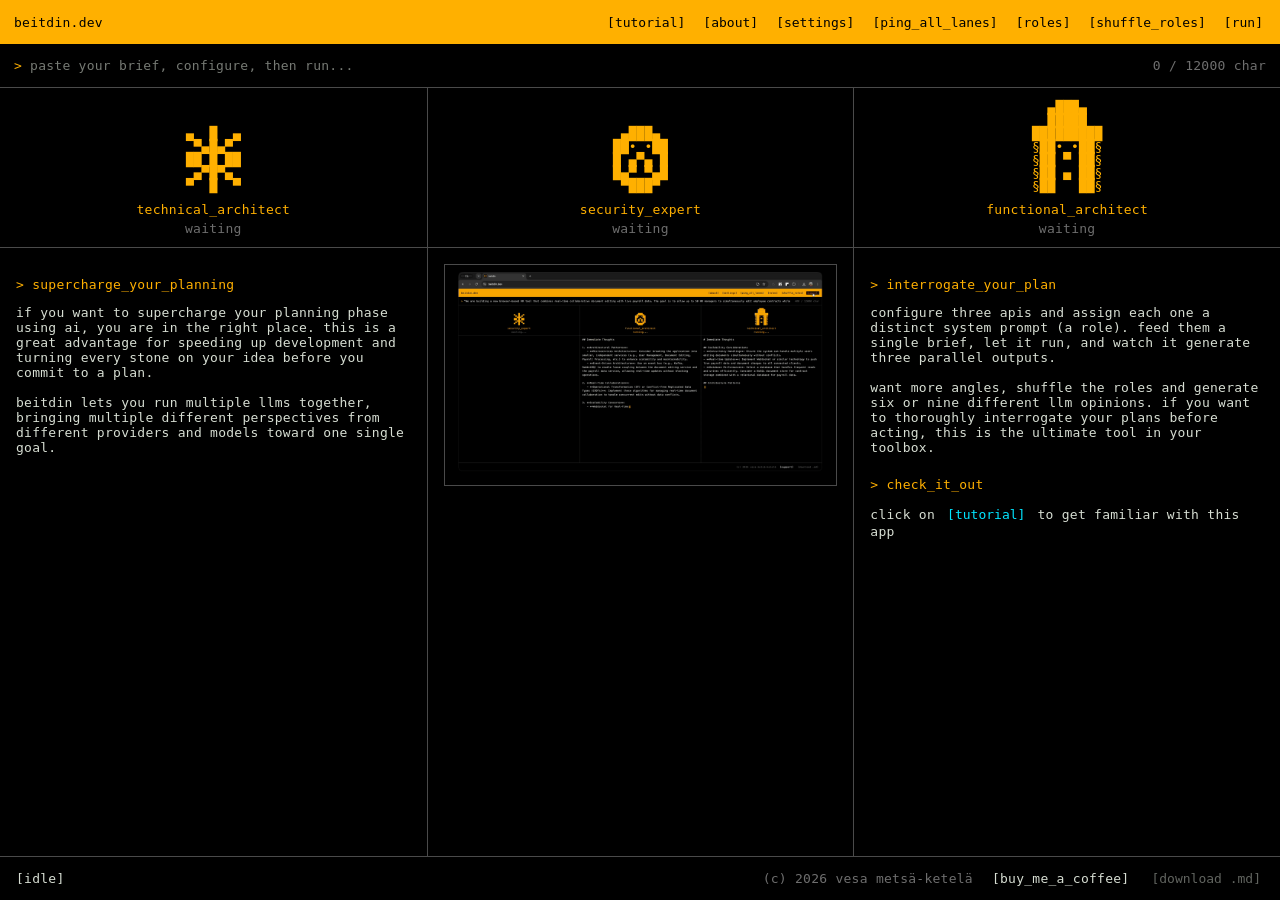
==== index.html @ 3c71b17c "Add interactive tutorial, transparent favicons, and logical role shift - Add interactive terminal br" ====
<!DOCTYPE html>
<html lang="en">
<head>
  <link rel="icon" type="image/svg+xml" href="icon.svg?v=3">
  <link rel="mask-icon" href="icon.svg?v=3" color="#ffb000">
  <link rel="icon" type="image/png" sizes="32x32" href="icon-32.png?v=3">
  <link rel="icon" type="image/png" sizes="16x16" href="icon-16.png?v=3">
  <link rel="icon" type="image/x-icon" href="favicon.ico?v=3">
  <link rel="apple-touch-icon" href="apple-touch-icon.png?v=3">
  <link rel="manifest" href="manifest.json">
  <meta name="theme-color" content="#0a0a0a">

  <meta charset="UTF-8">
  <meta name="viewport" content="width=device-width, initial-scale=1.0">
  <meta name="referrer" content="no-referrer">
  <meta http-equiv="Content-Security-Policy" content="default-src 'self'; script-src 'self'; style-src 'self' 'unsafe-inline'; connect-src https: http://localhost:* http://127.0.0.1:*; frame-src 'self' https://www.youtube.com; frame-ancestors 'none'; form-action 'none'">
  <title>beitdin.dev</title>
  <meta property="og:title" content="beitdin.dev: Supercharge your AI planning">
  <meta property="og:description" content="Run three LLMs concurrently with different system prompts. Turn every stone before you commit to a task.">
  <meta property="og:image" content="https://beitdin.dev/img/share-preview.png">
  <meta property="og:url" content="https://beitdin.dev">
  <meta name="twitter:card" content="summary_large_image">
  <link rel="stylesheet" href="css/tutorial.css">
  <style>
    :root {
      --bg: #000000;
      --amber: #ffb000;
      --amber-dim: #a06e00;
      --ink: #d7ded3;
      --frame: #4a4a4a;
      --frame-hi: #6e6e6e;
      --red: #ff5555;
      --cyan: #00e5ff;
      --cyan-dim: #008b99;
      --mono: ui-monospace, SFMono-Regular, "SF Mono", Menlo, Consolas, monospace;
      --bar-h: 44px;   /* titlebar, promptbox and footer share one height */
    }
    
    /* one font, one size, everywhere */
    * {
      font-family: var(--mono) !important;
      font-size: 13px !important;
      font-weight: 400 !important;
      font-style: normal !important;
      box-sizing: border-box;
    }
    
    html, body { height: 100%; margin: 0; }
    
    body {
      background: var(--bg);
      color: var(--ink);
      
      letter-spacing: .02em;
      display: flex;
      flex-direction: column;
      overflow: hidden;
      text-transform: lowercase;
    }
    
    ::selection { background: var(--amber); color: #000; }

    /* Titlebar */
    header.titlebar {
      flex: none;
      display: flex;
      align-items: center;
      gap: 12px;
      background: var(--amber);
      color: #000;
      padding: 0 14px;
      height: var(--bar-h);
      letter-spacing: .02em;
    }
    
    header.titlebar h1 {
      margin: 0;
      letter-spacing: .02em;
    }

    .controls {
      margin-left: auto;
      display: flex;
      align-items: center;
      gap: 12px;
    }
    
    button {
      background: none;
      border: 0;
      padding: 1px 3px;
      
      color: var(--ink);
      cursor: pointer;
      text-transform: lowercase;
    }
    button::before, a.btn::before { content: "["; }
    button::after, a.btn::after { content: "]"; }
    button:hover:not(:disabled), a.btn:hover { background: #000; color: var(--amber); }
    button:disabled { opacity: .45; cursor: default; }
    #btnDownload:not(:disabled) { color: #ffffff; }

    /* The credit line. Deliberately not a .btn: it is not a command, so it gets
       no brackets. Lowercase like the rest of the app. */
    a.credit {
      color: var(--frame-hi);
      text-decoration: none;
      white-space: nowrap;
    }
    a.credit:hover { color: var(--amber); }

    /* An outbound link that reads as one of the app's buttons. */
    a.btn {
      background: none;
      border: 0;
      padding: 1px 3px;
      color: var(--ink);
      cursor: pointer;
      text-transform: lowercase;
      text-decoration: none;
    }

    .titlebar button { color: #000; }
    .titlebar button:hover:not(:disabled) { background: #000; color: var(--amber); }

    /* Promptbox */
    .promptbox {
      flex: none;
      display: grid;
      /* Input takes the room, everything after it sits hard right. A trailing
         1fr column used to push the char counter into the middle. */
      grid-template-columns: 1fr auto;
      align-items: center;
      /* Settings and roles modes put a third visible child in a two column
         grid, which wrapped to a second row and pushed everything above the
         bar's centre line. Pin them all to row one. */
      grid-auto-flow: column;
      gap: 16px;
      padding: 0 14px;
      border-bottom: 1px solid var(--frame);
      height: var(--bar-h);
    }
    .prompt-input-area {
      display: flex;
      gap: 8px;
      align-items: center; /* Center aligns the text and input vertically */
    }
    .caret { color: var(--amber); flex: none;  }
    .promptbox input {
      flex: 1;
      min-width: 0;
      background: transparent;
      border: 0;
      color: var(--ink);
      
      letter-spacing: inherit;
      padding: 0;
      margin: 0;
      caret-color: var(--amber);
      text-transform: none; 
      outline: none;
    }
    .promptbox input::placeholder { color: var(--ink); opacity: .55; text-transform: lowercase; }
    
    .brief-footer {
      display: flex;
      justify-content: flex-end;
      color: var(--frame-hi);
    }

    /* Lanes */
    .lanes-wrap {
      flex: 1 1 auto;
      min-height: 0;
      position: relative;
    }
    .lanes {
      display: grid;
      grid-template-columns: repeat(3, minmax(0, 1fr));
      height: 100%;
    }
    .lane {
      display: flex;
      flex-direction: column;
      min-height: 0;
      min-width: 0;
    }
    .lane + .lane { border-left: 1px solid var(--frame); }
    
    .lane-head {
      display: flex;
      flex-direction: column;
      align-items: center;
      justify-content: flex-end;
      padding: 12px 10px 11px;
      flex: none;
      border-bottom: 1px solid var(--frame);
      height: 160px;
    }

    /* ASCII lane marks.
       Block marks are 9 characters wide on every line: line-height must be 1
       and letter-spacing 0, or the columns drift apart. */
    .logo {
      margin: 0 0 10px 0;
      color: var(--amber);
      line-height: 1;
      letter-spacing: 0;
      white-space: pre;
      user-select: none;
      font-variant-ligatures: none;
    }
    
    .role-title {
      color: var(--amber);
      margin-bottom: 4px;
      text-align: center;
    }

    .lane-status {
      color: var(--frame-hi);
    }

    .term {
      flex: 1;
      overflow-y: auto;
      padding: 11px 13px 18px;
      line-height: 1.6;
      color: var(--ink);
      white-space: pre-wrap;
      word-break: break-word;
      scrollbar-width: thin;
      text-transform: none;
    }
    .term::-webkit-scrollbar { width: 8px; }
    .term::-webkit-scrollbar-thumb { background: var(--frame); }

    .streaming-cursor::after {
      content: "█";
      color: var(--amber);
      animation: blink 0.9s steps(2, start) infinite;
      margin-left: 4px;
    }
    @keyframes blink { 50% { opacity: 0.15; } }

    /* Footer */
    .result-foot {
      flex: none;
      display: flex;
      align-items: center;
      gap: 12px;
      padding: 0 16px;
      height: var(--bar-h);
      border-top: 1px solid var(--frame);
      background: var(--bg);
    }
    .verdict { color: var(--ink); letter-spacing: .02em; }
    .verdict::before { content: "["; }
    .verdict::after { content: "]"; }
    
    .right { margin-left: auto; display: flex; align-items: center; gap: 10px; }

    /* Full Page Overlays (for Roles / About) */
    .page-bg {
      display: none;
      position: fixed;
      inset: 0;
      background: rgba(0,0,0,.92);
      z-index: 50;
      overflow-y: auto;
      padding: 28px 32px 40px;
      scrollbar-width: thin;
    }
    .page-bg::-webkit-scrollbar { width: 8px; }
    .page-bg::-webkit-scrollbar-thumb { background: var(--frame); }
    .page-bg.open { display: block; }
    
    .page-close {
      position: absolute;
      top: 10px;
      right: 16px;
      background: none;
      border: 0;
      color: var(--ink);
      
      cursor: pointer;
      padding: 2px 6px;
    }
    .page-close:hover { color: var(--amber); background: none; }
    
    .page p { color: var(--ink); margin: 0 0 10px; line-height: 1.7; text-transform: none; }
    
    .page .sep { border-top: 1px solid var(--frame); margin: 16px 0; }
    
    .board-pick { cursor: pointer; color: var(--ink); margin-bottom: 6px; }
    .board-pick::before { content: "  "; white-space: pre; }
    .board-pick:hover::before { content: "> "; color: var(--amber); }
    .board-pick.active::before { content: "> "; color: var(--amber); }
    .board-pick.active { color: var(--amber); }
    
    

    .page-bg input, .lane-settings input, .page-bg select, .lane-settings select {
      display: block; width: 100%;
      background: transparent;
      border: 0;
      border-bottom: 1px solid var(--frame);
      color: var(--amber);
      padding: 4px 0;
      caret-color: var(--amber);
      text-transform: lowercase;
    }
    .page-bg input, .lane-settings input:focus, .page-bg select, .lane-settings select:focus {
      outline: none;
      border-bottom-color: var(--amber);
    }
    .page-bg input, .lane-settings input[type="password"] { text-transform: none; }

  
    
  
    .term-select {
      position: relative;
      width: 100%;
      cursor: pointer;
      color: var(--amber);
      border-bottom: 1px solid var(--frame);
      padding: 4px 0;
      user-select: none;
      margin-bottom: 16px;
    }
    .term-select-current {
      display: flex;
      justify-content: space-between;
      white-space: nowrap;
      overflow: hidden;
      text-overflow: ellipsis;
    }
    .term-select-current::after {
      content: '[+]';
      color: var(--frame);
    }
    .term-select.open .term-select-current::after {
      content: '[-]';
      color: var(--amber);
    }
    .term-options {
      display: none;
      flex-direction: column;
      position: absolute;
      top: 100%;
      left: 0;
      width: 100%;
      z-index: 1000;
      background: var(--bg);
      border: 1px dashed var(--frame);
      margin-top: 4px;
      max-height: 200px;
      overflow-y: auto;
    }
    .term-select.open .term-options {
      display: flex;
    }
    .term-option {
      padding: 4px 8px;
      color: var(--amber-dim);
      white-space: nowrap;
    }
    .term-option.selected {
      color: var(--amber);
    }
    .term-option:hover, .term-option.selected:hover {
      background: var(--amber);
      color: var(--bg);
    }
    .term-option.selected::before {
      content: '> ';
    }

  
    @keyframes term-blink {
      0%, 49% { opacity: 1; }
      50%, 100% { opacity: 0; }
    }
    .blinking {
      animation: term-blink 1s infinite;
    }

    #mobile-warning {
      display: none;
      position: fixed;
      top: 0; left: 0; width: 100vw; height: 100vh;
      background: var(--bg);
      color: var(--amber);
      z-index: 9999;
      padding: 32px;
      font-size: 13px;
      box-sizing: border-box;
    }
    
    @media (max-width: 999px) {
      body > *:not(#mobile-warning) {
        display: none !important;
      }
      #mobile-warning {
        display: flex;
        flex-direction: column;
        justify-content: center;
        align-items: center;
      }
    }
  </style>
</head>
<body>

  <div id="mobile-warning">
    <div style="text-align: left; max-width: 600px; width: 100%;">
      <p style="color: var(--red);">> FATAL ERROR: DISPLAY WIDTH TOO SMALL</p>
      <p style="color: var(--amber); margin-top: 16px;">beitdin requires a minimum viewport width of 1000px to render the concurrent 3-lane execution environment.</p>
      <p style="color: var(--amber); margin-top: 16px;">please use a desktop browser or expand your window.</p>
    </div>
  </div>


  <header class="titlebar">
    <h1 id="homeLogo" style="cursor: pointer;">beitdin.dev</h1>
    
    <div class="controls">
      <button id="btnMain" style="display: none; color: var(--amber);">close_main</button>
      <button id="btnTutorial">tutorial</button>
      <button id="btnAbout">about</button>
      <button id="btnSettings">settings</button>
      <button id="btnPingAll">ping_all_lanes</button>
      <button id="btnRoles">roles</button>
      <button id="btnShuffleRoles">shuffle_roles</button>
      <button id="btnCancel" style="display:none; color: var(--red);">cancel</button>
      <button id="btnRun">run</button>
    </div>
  </header>


  
  <div class="promptbox">
    <div class="prompt-input-area" id="promptArea">
      <span class="caret">></span>
      <input id="briefInput" maxlength="12000" placeholder="paste your brief, configure, then run..." autocomplete="off">
    </div>
      

    <div id="settingsTopBar" style="display: none; align-items: center; gap: 16px;">
      <span style="color: var(--frame-hi);">keys are held for this tab only and never written to disk.</span>
      <button id="btnClearKeys" style="background: transparent; border: none; color: var(--red); cursor: pointer; font: inherit;">clear_keys</button>
    </div>

    <div id="rolesTopBar" style="display: none; align-items: center; gap: 24px; ">
      <div style="display: flex; align-items: center; gap: 8px; width: 250px;">
        <label style="color:var(--amber);">> board:</label>
        <div class="term-select" id="board-select-wrapper" style="text-align: left; flex: 1; margin-bottom: 0;">
          <div class="term-select-current" id="board-select-current"></div>
          <div class="term-options" id="board-options"></div>
        </div>
      </div>
      <div id="boardControls" style="display: flex; gap: 16px; align-items: center;">
        <button id="btnNewBoard" style="background: transparent; border: none; color: var(--amber); cursor: pointer; font: inherit;">new</button>
        <button id="btnDownloadBoard" style="background: transparent; border: none; color: var(--amber); cursor: pointer; font: inherit;">export</button>
        <button id="btnUploadBoard" style="background: transparent; border: none; color: var(--amber); cursor: pointer; font: inherit;">import</button>
        <button id="btnDeleteBoard" style="background: transparent; border: none; color: var(--red); cursor: pointer; font: inherit; display: none;">delete</button>
        <input type="file" id="uploadBoardInput" accept=".json" style="display: none;">
      </div>

      <!-- Naming a new board happens inline, in the terminal style. -->
      <div id="newBoardRow" style="display: none; align-items: center; gap: 12px; flex: 1;">
        <label style="color:var(--amber); white-space: nowrap;">&gt; board_name:</label>
        <input type="text" id="nbName" placeholder="my_board" autocomplete="off" maxlength="60"
               style="flex: 1; min-width: 0; max-width: 260px; background: transparent; border: 0; border-bottom: 1px solid var(--frame); color: var(--amber); font: inherit; padding: 2px 0; outline: none; text-transform: none;">
        <button id="nbCreate" style="background: transparent; border: none; color: var(--amber); cursor: pointer; font: inherit;">create</button>
        <button id="nbCancel" style="background: transparent; border: none; color: var(--ink); cursor: pointer; font: inherit;">cancel</button>
        <span id="nbError" style="color: var(--red);"></span>
      </div>
    </div>
    <div class="brief-footer" id="promptFooter" style="margin-top: 0; flex-shrink: 0;">
      <span id="charCount">0 / 12000 char</span>
    </div>
  </div>

  <main class="lanes-wrap">
    <div class="lanes">
      <!-- Slot 1 -->
      <div class="lane" id="lane-0">
        <div class="lane-head">
          <div class="logo" id="logo-0"></div>
          <div class="role-title" id="role-0">role_1</div>
          <div class="lane-status" id="status-0">waiting</div>
        </div>
        <div class="lane-main" id="main-0" style="padding: 16px; overflow-y: auto; flex: 1; color: var(--ink);">
          <p style="color: var(--amber);">> supercharge_your_planning</p>
          <p>if you want to supercharge your planning phase using ai, you are in the right place. this is a great advantage for speeding up development and turning every stone on your idea before you commit to a plan.<br><br>beitdin lets you run multiple llms together, bringing multiple different perspectives from different providers and models toward one single goal.</p>
        </div>
        <div class="term" id="content-0" style="display: none;"></div>
        <div class="lane-settings" id="settings-0" style="display: none; padding: 16px; overflow-y: auto; flex: 1;"></div>
        <div class="lane-roles" id="roles-0" style="display: none; padding: 16px; overflow-y: auto; flex: 1;"><div style="margin-bottom: 16px;"><label style="display:block; color:var(--amber); margin-bottom:4px;">> lane_1_title:</label><input type="text" id="role-title-0" style="width: 100%; background: transparent; border: 0; border-bottom: 1px solid var(--frame); color: var(--amber); font: inherit; padding: 4px 0; outline: none;"></div><div style="margin-bottom: 16px;"><div style="display: flex; justify-content: space-between; margin-bottom: 4px;"><label style="color:var(--amber);">> system_prompt:</label><span id="role-focus-count-0" style="color:var(--frame-hi);">0 / 4000</span></div><textarea id="role-focus-0" maxlength="4000" style="width: 100%; background: transparent; border: 1px dashed var(--frame); color: var(--amber); font: inherit; padding: 8px; outline: none; min-height: 200px; resize: vertical;"></textarea></div></div>
        <div class="lane-about" id="about-0" style="display: none; padding: 16px; overflow-y: auto; flex: 1; color: var(--ink);">
          <p style="color: var(--amber);">> what_is_this</p>
          <p>three specialists read your brief at the same time and hand you one document with all three outputs.<br><br>each lane holds a model <span style="color: var(--amber);">and a role</span>: a title and a system prompt. the same brief reaches lane one as a technical architect and lane two as a security expert, so the answers diverge because the framing differs, not because you asked three different things.<br><br><span style="color: var(--amber);">this is not a model comparison tool, but you can use it like that too if you want.</span> it is not asking which model wrote the better answer to one question. the lanes ask different questions of the same brief.<br><br>every lane is configured on its own, so you can put openai beside gemini beside a local ollama.<br><br>shuffle_roles deals the roles out to different lanes. run the same brief again and the security role lands on a model that did not hold it last time. every run appends to the same markdown document, so the angles stack up in one file that you can hand onward.<br><br>bring your own key. there is no server, no account and no queue: the page is static and your browser talks straight to whichever api you point it at.</p>

          <p style="color: var(--amber); margin-top: 22px;">> architecture_and_data</p>
          <p><span style="color: var(--amber);">no backend:</span> the app is a fully static html/js page. your brief, data, and api keys go directly from your browser to your chosen ai provider. data never routes through beitdin's servers.<br><br><span style="color: var(--amber);">keys are not saved to disk:</span> api keys are stored only in the browser's session storage. they disappear completely as soon as you close the tab. they are never written to your hard drive or sent anywhere else.</p>
        </div>
      </div>
      
      <!-- Slot 2 -->
      <div class="lane" id="lane-1">
        <div class="lane-head">
          <div class="logo" id="logo-1"></div>
          <div class="role-title" id="role-1">role_2</div>
          <div class="lane-status" id="status-1">waiting</div>
        </div>
        <div class="lane-main" id="main-1" style="padding: 16px; overflow-y: auto; flex: 1; color: var(--ink);">
          <img src="img/beitdin-GIF-V1-Home.gif" alt="beitdin demo" style="width: 100%; border: 1px solid var(--frame); display: block;">
        </div>
        <div class="term" id="content-1" style="display: none;"></div>
        <div class="lane-settings" id="settings-1" style="display: none; padding: 16px; overflow-y: auto; flex: 1;"></div>
        <div class="lane-roles" id="roles-1" style="display: none; padding: 16px; overflow-y: auto; flex: 1;"><div style="margin-bottom: 16px;"><label style="display:block; color:var(--amber); margin-bottom:4px;">> lane_2_title:</label><input type="text" id="role-title-1" style="width: 100%; background: transparent; border: 0; border-bottom: 1px solid var(--frame); color: var(--amber); font: inherit; padding: 4px 0; outline: none;"></div><div style="margin-bottom: 16px;"><div style="display: flex; justify-content: space-between; margin-bottom: 4px;"><label style="color:var(--amber);">> system_prompt:</label><span id="role-focus-count-1" style="color:var(--frame-hi);">0 / 4000</span></div><textarea id="role-focus-1" maxlength="4000" style="width: 100%; background: transparent; border: 1px dashed var(--frame); color: var(--amber); font: inherit; padding: 8px; outline: none; min-height: 200px; resize: vertical;"></textarea></div></div>
        <div class="lane-about" id="about-1" style="display: none; padding: 16px; overflow-y: auto; flex: 1; color: var(--ink);">
          <p style="color: var(--amber);">> why_it_exists</p>
          <p>built for getting multi-angle responses from different models and role combinations.<br><br>built to replace the copy-paste round trip: three tabs open, the same brief pasted three times, three answers stitched together by hand afterwards.<br><br>the useful part is not that three models answer. it is that they answer as different specialists, so the output stacks into something you can hand onward rather than three versions of the same paragraph.<br><br>currently this supports running 3 apis at once, but try also shuffle roles when you have run once and get more perspectives.<br><br>all runs will be stored in this session in the download .md file located in the bottom right corner.</p>

          <p style="color: var(--amber); margin-top: 22px;">> privacy_and_safety</p>
          <p><span style="color: var(--amber);">zero tracking:</span> the app has no analytics, cookies, third-party scripts, or telemetry. no one is monitoring what you write.<br><br><span style="color: var(--amber);">no xss risk:</span> ai-generated responses are injected using the textcontent method instead of innerhtml, meaning the ai cannot accidentally inject executable code into the page.<br><br><span style="color: var(--amber);">strict csp:</span> the page enforces a strict content security policy (script-src 'self'), blocking any external scripts from loading.</p>
        </div>
      </div>
      
      <!-- Slot 3 -->
      <div class="lane" id="lane-2">
        <div class="lane-head">
          <div class="logo" id="logo-2"></div>
          <div class="role-title" id="role-2">role_3</div>
          <div class="lane-status" id="status-2">waiting</div>
        </div>
        <div class="lane-main" id="main-2" style="padding: 16px; overflow-y: auto; flex: 1; color: var(--ink);">
          <p style="color: var(--amber);">> interrogate_your_plan</p>
          <p>configure three apis and assign each one a distinct system prompt (a role). feed them a single brief, let it run, and watch it generate three parallel outputs.<br><br>want more angles, shuffle the roles and generate six or nine different llm opinions. if you want to thoroughly interrogate your plans before acting, this is the ultimate tool in your toolbox.</p>
          <p style="color: var(--amber); margin-top: 22px;">> check_it_out</p>
          <p>click on <button id="btnLaneTutorial" class="tutorial-action-btn">tutorial</button> to get familiar with this app</p>
        </div>
        <div class="term" id="content-2" style="display: none;"></div>
        <div class="lane-settings" id="settings-2" style="display: none; padding: 16px; overflow-y: auto; flex: 1;"></div>
        <div class="lane-roles" id="roles-2" style="display: none; padding: 16px; overflow-y: auto; flex: 1;"><div style="margin-bottom: 16px;"><label style="display:block; color:var(--amber); margin-bottom:4px;">> lane_3_title:</label><input type="text" id="role-title-2" style="width: 100%; background: transparent; border: 0; border-bottom: 1px solid var(--frame); color: var(--amber); font: inherit; padding: 4px 0; outline: none;"></div><div style="margin-bottom: 16px;"><div style="display: flex; justify-content: space-between; margin-bottom: 4px;"><label style="color:var(--amber);">> system_prompt:</label><span id="role-focus-count-2" style="color:var(--frame-hi);">0 / 4000</span></div><textarea id="role-focus-2" maxlength="4000" style="width: 100%; background: transparent; border: 1px dashed var(--frame); color: var(--amber); font: inherit; padding: 8px; outline: none; min-height: 200px; resize: vertical;"></textarea></div></div>
        <div class="lane-about" id="about-2" style="display: none; padding: 16px; overflow-y: auto; flex: 1; color: var(--ink);">
          <p style="color: var(--amber);">> user_responsibility</p>
          <p><span style="color: var(--amber);">keys in memory:</span> as long as the tab is open, your api keys live in the browser's memory in plain text. a malicious browser extension reading page data could theoretically capture them.<br><br><span style="color: var(--amber);">endpoint responsibility:</span> since you configure the target url, you are responsible for knowing where your keys are sent.</p>
          
          <p style="color: var(--amber); margin-top: 22px;">> summary_and_recommendation</p>
          <p>beitdin is inherently more secure than most ai wrappers or saas platforms because it removes the middleman. you communicate directly with the ai's api.<br><br><span style="color: var(--amber);">recommendation:</span> highly recommended. to eliminate all risk, generate dedicated api keys for this app in your provider's dashboard and set a strict monthly spending limit.</p>

          <p style="color: var(--amber); margin-top: 22px;">> disclaimer</p>
          <p>this tool is provided "as is", without warranty of any kind. the author takes no responsibility for any misuse, data leaks, api costs, or any other consequences resulting from the use of this software. use at your own risk.</p>
        </div>
      </div>
    </div>
    
    <!-- Roles Full Page Overlay -->
    
  </main>

  <footer class="result-foot">
    <span class="verdict" id="globalStatus">idle</span>
    <div class="right" style="display: flex; gap: 16px;">
      <button id="btnClearRuns" disabled style="display: none; color: var(--red);">clear_runs</button>
      <a class="credit" href="https://soundisspirit.com/index.php" target="_blank" rel="noopener noreferrer">(c) <span id="creditYear">2026</span> vesa metsä-ketelä</a>
      <a id="btnBuyMeACoffee" class="btn" href="https://www.buymeacoffee.com/soundisspirit" target="_blank" rel="noopener noreferrer">buy_me_a_coffee</a>
      <button id="btnDownload" disabled>download .md</button>
    </div>
  </footer>

  

  <!-- About Dialog -->
  

  <script type="module" src="js/main.js"></script>
</body>
</html>
---- css/tutorial.css ----
/* beitdin - Interactive Tutorial Styles */

:root {
  --z-app: 1;
  --z-tutorial-backdrop: 40;
  --z-tutorial-target: 41;
  --z-tutorial-hud: 42;
}

/* Semi-transparent backdrop to guide focus without blocking clicks */
.tutorial-backdrop {
  position: fixed;
  inset: 0;
  background: rgba(0, 0, 0, 0.45);
  pointer-events: none;
  z-index: var(--z-tutorial-backdrop);
  opacity: 0;
  transition: opacity 0.2s ease-in-out;
}

.tutorial-backdrop.active {
  opacity: 1;
}

/* Highlight for target UI element */
.tutorial-highlight {
  position: relative !important;
  z-index: var(--z-tutorial-target) !important;
  outline: 2px dashed var(--cyan, #00e5ff) !important;
  outline-offset: 3px !important;
  animation: tutorial-pulse 1.2s steps(2, end) infinite;
  opacity: 1 !important;
}

#btnDownload.tutorial-highlight,
.tutorial-highlight#btnDownload {
  color: #ffffff !important;
  opacity: 1 !important;
}

@keyframes tutorial-pulse {
  0%, 100% { outline-color: var(--cyan, #00e5ff); }
  50% { outline-color: transparent; }
}

@media (prefers-reduced-motion: reduce) {
  .tutorial-highlight {
    animation: none;
    outline-style: solid !important;
  }
}

/* Floating Terminal Brutalist HUD */
#tutorialHud {
  position: fixed;
  bottom: calc(var(--bar-h) + 16px);
  right: 20px;
  width: 440px;
  max-width: calc(100vw - 40px);
  background: #0d0d0d;
  border: 1px solid var(--cyan);
  color: var(--ink);
  z-index: var(--z-tutorial-hud);
  box-shadow: 0 8px 32px rgba(0, 0, 0, 0.85), 0 0 16px rgba(0, 229, 255, 0.2);
  font-family: var(--mono);
  font-size: 13px;
  display: flex;
  flex-direction: column;
  overflow: hidden;
  user-select: text;
}

/* HUD Top Header Bar */
.tutorial-hud-header {
  background: var(--cyan);
  color: #000;
  padding: 6px 10px;
  display: flex;
  align-items: center;
  justify-content: space-between;
  font-weight: 700;
  letter-spacing: 0.02em;
}

.tutorial-hud-title {
  display: flex;
  align-items: center;
  gap: 8px;
  font-size: 12px;
}

.tutorial-hud-counter {
  font-weight: 700;
  font-size: 12px;
}

.tutorial-hud-close {
  background: none;
  border: 0;
  color: #000;
  cursor: pointer;
  padding: 0 4px;
  font-weight: 700;
}

.tutorial-hud-close::before { content: "["; }
.tutorial-hud-close::after { content: "]"; }
.tutorial-hud-close:hover {
  background: #000;
  color: var(--cyan);
}

/* HUD Body Area */
.tutorial-hud-body {
  padding: 14px 16px;
  display: flex;
  flex-direction: column;
  gap: 10px;
  line-height: 1.6;
  max-height: 55vh;
  overflow-y: auto;
  scrollbar-width: thin;
}

.tutorial-hud-body::-webkit-scrollbar {
  width: 6px;
}

.tutorial-hud-body::-webkit-scrollbar-thumb {
  background: var(--frame);
}

.tutorial-step-name {
  color: var(--cyan);
  margin: 0;
  font-size: 13px;
  font-weight: 700;
}

.tutorial-step-desc {
  margin: 0;
  color: var(--ink);
  text-transform: none;
  white-space: pre-line;
}

.tutorial-step-tip {
  margin: 0;
  padding: 6px 8px;
  border-left: 2px solid var(--cyan-dim);
  background: rgba(0, 229, 255, 0.06);
  color: var(--ink);
  font-size: 12px;
  text-transform: none;
}

/* Interactive helper actions container */
.tutorial-hud-actions {
  display: flex;
  flex-wrap: wrap;
  gap: 8px;
  margin-top: 4px;
}

.tutorial-action-btn {
  background: transparent;
  border: 0;
  color: var(--cyan);
  cursor: pointer;
  padding: 2px 4px;
  font-family: inherit;
  font-size: 13px;
  text-transform: lowercase;
  vertical-align: baseline;
}

.tutorial-action-btn::before { content: "["; }
.tutorial-action-btn::after { content: "]"; }
.tutorial-action-btn:hover:not(:disabled) {
  background: var(--cyan);
  color: #000;
}
.tutorial-action-btn:disabled {
  opacity: 0.45;
  cursor: default;
}

/* HUD Footer & Navigation Controls */
.tutorial-hud-footer {
  padding: 10px 16px 12px;
  border-top: 1px solid var(--frame);
  display: flex;
  align-items: center;
  justify-content: space-between;
  background: #080808;
}

.tutorial-hud-nav {
  display: flex;
  gap: 8px;
}

.tutorial-hud-btn {
  background: none;
  border: 0;
  color: var(--cyan);
  cursor: pointer;
  padding: 2px 4px;
  font-family: inherit;
  font-size: 13px;
  text-transform: lowercase;
}

.tutorial-hud-btn::before { content: "["; }
.tutorial-hud-btn::after { content: "]"; }
.tutorial-hud-btn:hover:not(:disabled) {
  background: var(--cyan);
  color: #000;
}
.tutorial-hud-btn:disabled {
  opacity: 0.35;
  cursor: default;
}

.tutorial-hud-btn.primary {
  color: var(--cyan);
}
.tutorial-hud-btn.primary:hover:not(:disabled) {
  background: var(--cyan);
  color: #000;
}

.tutorial-hud-keys {
  font-size: 11px;
  color: var(--frame-hi);
  user-select: none;
}

/* Simulation indicators */
.tutorial-sim-badge {
  color: var(--cyan-dim);
  font-size: 11px;
  border: 1px solid var(--cyan-dim);
  padding: 1px 4px;
  margin-left: 6px;
  vertical-align: middle;
}

/* Top Nav Tutorial Button */
.titlebar #btnTutorial:hover:not(:disabled) {
  background: #000;
  color: var(--cyan);
}

.titlebar #btnTutorial.active {
  background: var(--cyan);
  color: #000;
}

.titlebar #btnTutorial.active:hover {
  background: #000;
  color: var(--cyan);
}
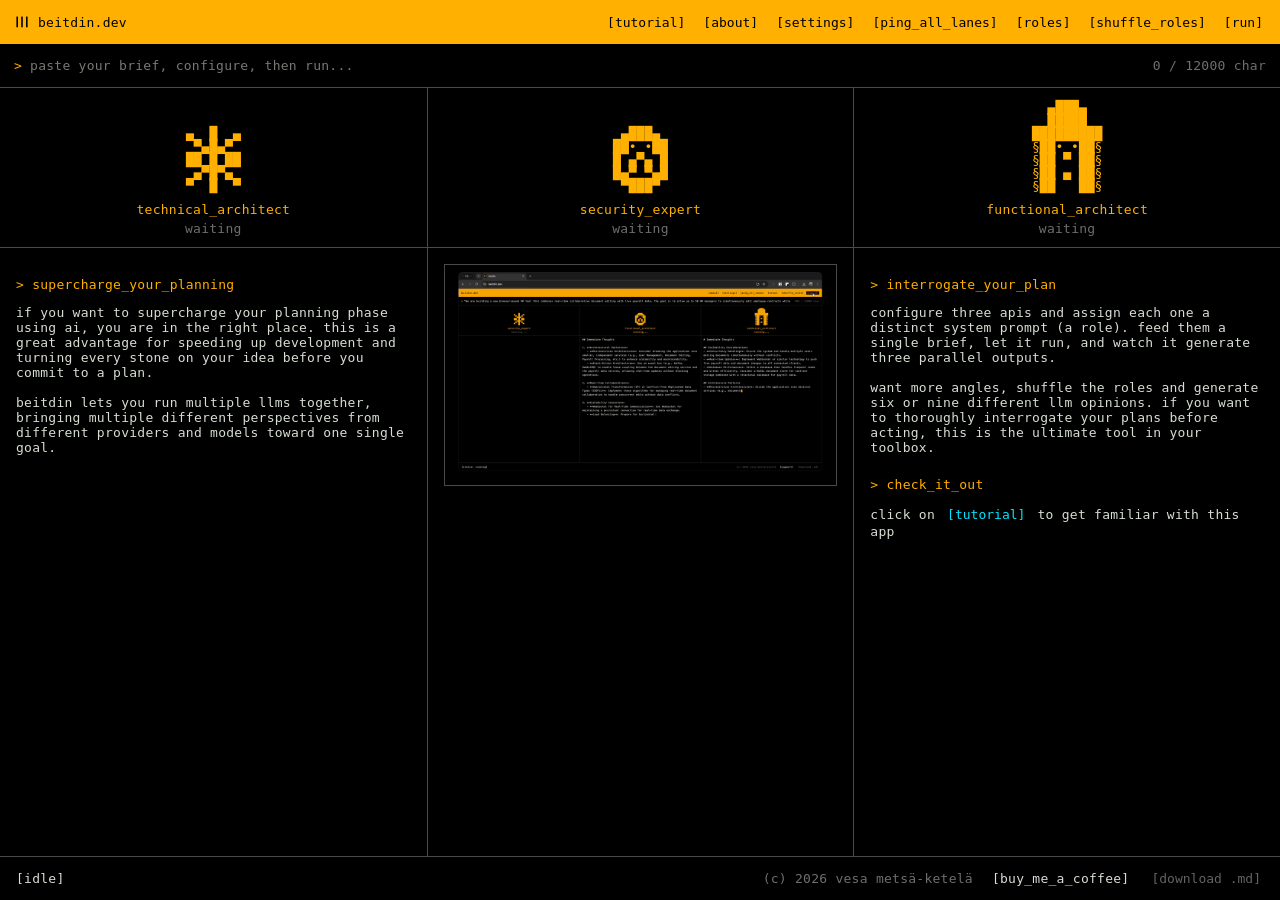
==== commit 23c35339: "Add black logo icon next to beitdin.dev in top navigation bar" ====
--- a/index.html
+++ b/index.html
@@ -76,6 +76,16 @@
     header.titlebar h1 {
       margin: 0;
       letter-spacing: .02em;
+      display: flex;
+      align-items: center;
+      gap: 8px;
+    }
+
+    header.titlebar h1 .titlebar-logo {
+      width: 16px;
+      height: 16px;
+      display: block;
+      flex-shrink: 0;
     }
 
     .controls {
@@ -423,7 +433,14 @@
 
 
   <header class="titlebar">
-    <h1 id="homeLogo" style="cursor: pointer;">beitdin.dev</h1>
+    <h1 id="homeLogo" style="cursor: pointer;">
+      <svg class="titlebar-logo" viewBox="0 0 100 100" fill="#000" aria-hidden="true">
+        <rect x="15" y="16" width="10" height="67"/>
+        <rect x="45" y="16" width="10" height="67"/>
+        <rect x="75" y="16" width="10" height="67"/>
+      </svg>
+      <span>beitdin.dev</span>
+    </h1>
     
     <div class="controls">
       <button id="btnMain" style="display: none; color: var(--amber);">close_main</button>
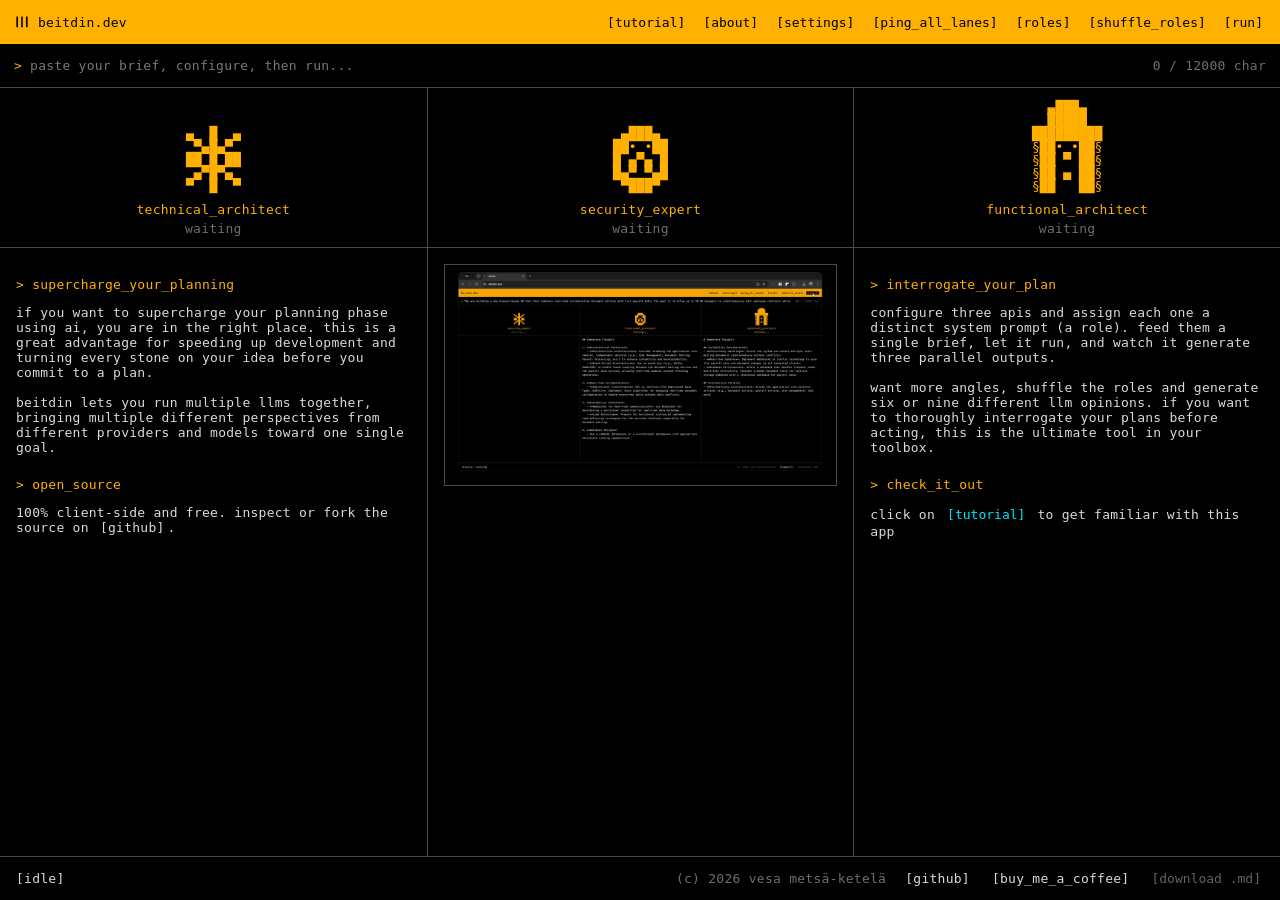
==== commit 385fa152: "Add MIT License and link to GitHub repository in landing page and footer" ====
--- a/index.html
+++ b/index.html
@@ -512,6 +512,8 @@
         <div class="lane-main" id="main-0" style="padding: 16px; overflow-y: auto; flex: 1; color: var(--ink);">
           <p style="color: var(--amber);">> supercharge_your_planning</p>
           <p>if you want to supercharge your planning phase using ai, you are in the right place. this is a great advantage for speeding up development and turning every stone on your idea before you commit to a plan.<br><br>beitdin lets you run multiple llms together, bringing multiple different perspectives from different providers and models toward one single goal.</p>
+          <p style="color: var(--amber); margin-top: 22px;">> open_source</p>
+          <p>100% client-side and free. inspect or fork the source on <a class="btn" href="https://github.com/soundisspirit/beitdin" target="_blank" rel="noopener noreferrer">github</a>.</p>
         </div>
         <div class="term" id="content-0" style="display: none;"></div>
         <div class="lane-settings" id="settings-0" style="display: none; padding: 16px; overflow-y: auto; flex: 1;"></div>
@@ -521,7 +523,7 @@
           <p>three specialists read your brief at the same time and hand you one document with all three outputs.<br><br>each lane holds a model <span style="color: var(--amber);">and a role</span>: a title and a system prompt. the same brief reaches lane one as a technical architect and lane two as a security expert, so the answers diverge because the framing differs, not because you asked three different things.<br><br><span style="color: var(--amber);">this is not a model comparison tool, but you can use it like that too if you want.</span> it is not asking which model wrote the better answer to one question. the lanes ask different questions of the same brief.<br><br>every lane is configured on its own, so you can put openai beside gemini beside a local ollama.<br><br>shuffle_roles deals the roles out to different lanes. run the same brief again and the security role lands on a model that did not hold it last time. every run appends to the same markdown document, so the angles stack up in one file that you can hand onward.<br><br>bring your own key. there is no server, no account and no queue: the page is static and your browser talks straight to whichever api you point it at.</p>
 
           <p style="color: var(--amber); margin-top: 22px;">> architecture_and_data</p>
-          <p><span style="color: var(--amber);">no backend:</span> the app is a fully static html/js page. your brief, data, and api keys go directly from your browser to your chosen ai provider. data never routes through beitdin's servers.<br><br><span style="color: var(--amber);">keys are not saved to disk:</span> api keys are stored only in the browser's session storage. they disappear completely as soon as you close the tab. they are never written to your hard drive or sent anywhere else.</p>
+          <p><span style="color: var(--amber);">no backend:</span> the app is a fully static html/js page. your brief, data, and api keys go directly from your browser to your chosen ai provider. data never routes through beitdin's servers.<br><br><span style="color: var(--amber);">keys are not saved to disk:</span> api keys are stored only in the browser's session storage. they disappear completely as soon as you close the tab. they are never written to your hard drive or sent anywhere else.<br><br><span style="color: var(--amber);">open source:</span> the code is public and open source on <a class="btn" href="https://github.com/soundisspirit/beitdin" target="_blank" rel="noopener noreferrer">github</a>.</p>
         </div>
       </div>
       
@@ -585,6 +587,7 @@
     <div class="right" style="display: flex; gap: 16px;">
       <button id="btnClearRuns" disabled style="display: none; color: var(--red);">clear_runs</button>
       <a class="credit" href="https://soundisspirit.com/index.php" target="_blank" rel="noopener noreferrer">(c) <span id="creditYear">2026</span> vesa metsä-ketelä</a>
+      <a id="btnGithub" class="btn" href="https://github.com/soundisspirit/beitdin" target="_blank" rel="noopener noreferrer">github</a>
       <a id="btnBuyMeACoffee" class="btn" href="https://www.buymeacoffee.com/soundisspirit" target="_blank" rel="noopener noreferrer">buy_me_a_coffee</a>
       <button id="btnDownload" disabled>download .md</button>
     </div>
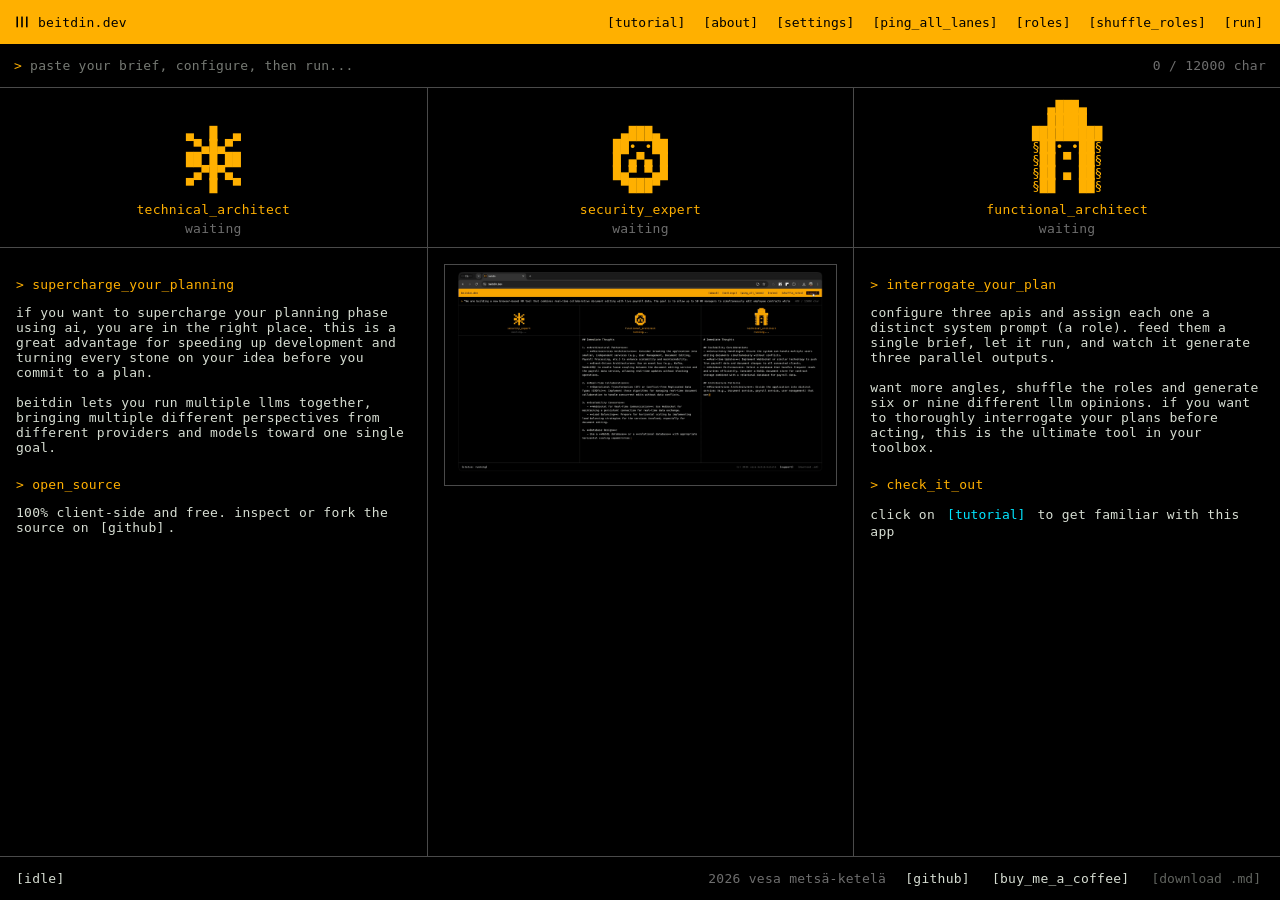
==== commit f852cc73: "Update footer credit from (c) to just year and name" ====
--- a/index.html
+++ b/index.html
@@ -586,7 +586,7 @@
     <span class="verdict" id="globalStatus">idle</span>
     <div class="right" style="display: flex; gap: 16px;">
       <button id="btnClearRuns" disabled style="display: none; color: var(--red);">clear_runs</button>
-      <a class="credit" href="https://soundisspirit.com/index.php" target="_blank" rel="noopener noreferrer">(c) <span id="creditYear">2026</span> vesa metsä-ketelä</a>
+      <a class="credit" href="https://soundisspirit.com/index.php" target="_blank" rel="noopener noreferrer"><span id="creditYear">2026</span> vesa metsä-ketelä</a>
       <a id="btnGithub" class="btn" href="https://github.com/soundisspirit/beitdin" target="_blank" rel="noopener noreferrer">github</a>
       <a id="btnBuyMeACoffee" class="btn" href="https://www.buymeacoffee.com/soundisspirit" target="_blank" rel="noopener noreferrer">buy_me_a_coffee</a>
       <button id="btnDownload" disabled>download .md</button>
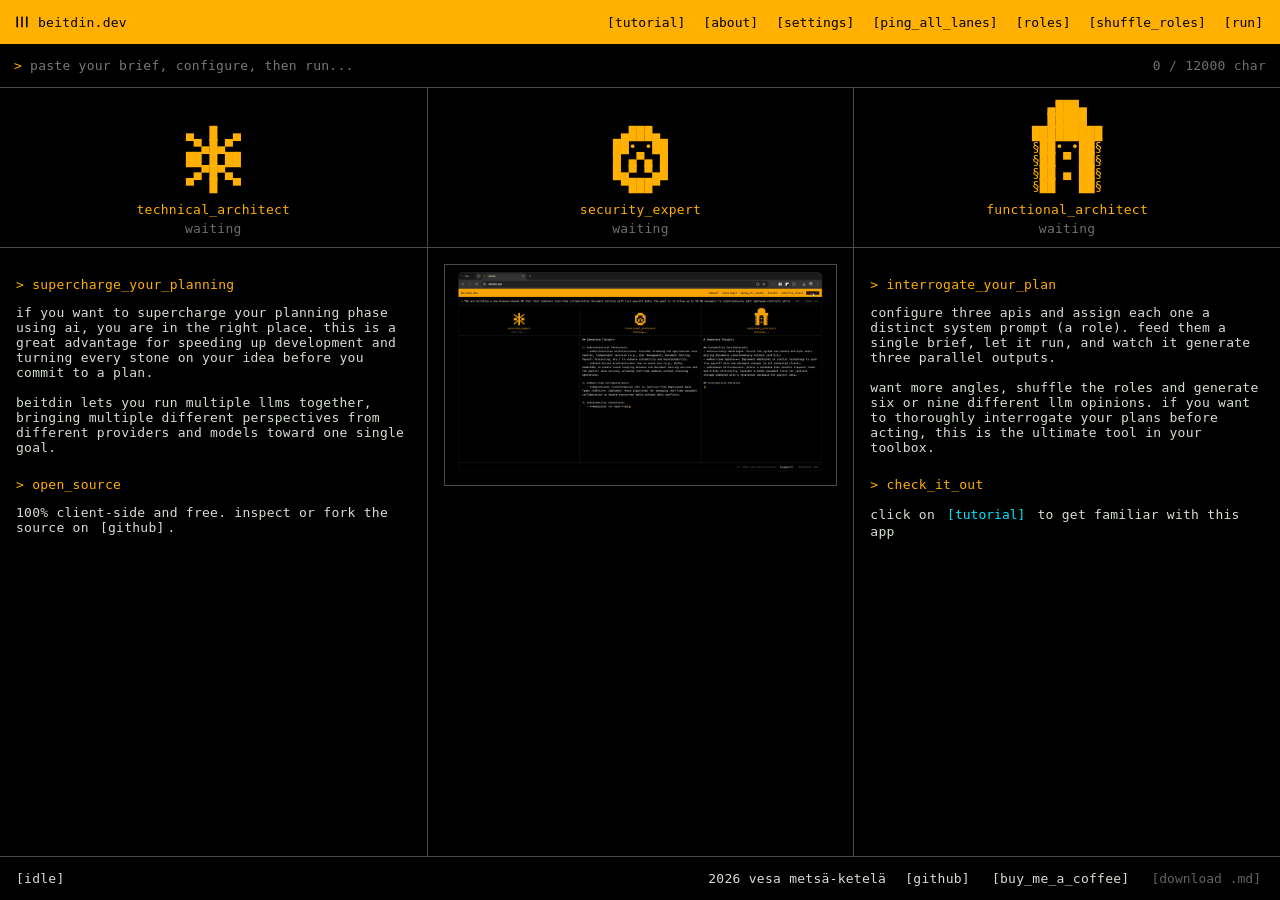
==== commit c6e02967: "Change credit text color from dim gray to ink color" ====
--- a/index.html
+++ b/index.html
@@ -113,7 +113,7 @@
     /* The credit line. Deliberately not a .btn: it is not a command, so it gets
        no brackets. Lowercase like the rest of the app. */
     a.credit {
-      color: var(--frame-hi);
+      color: var(--ink);
       text-decoration: none;
       white-space: nowrap;
     }
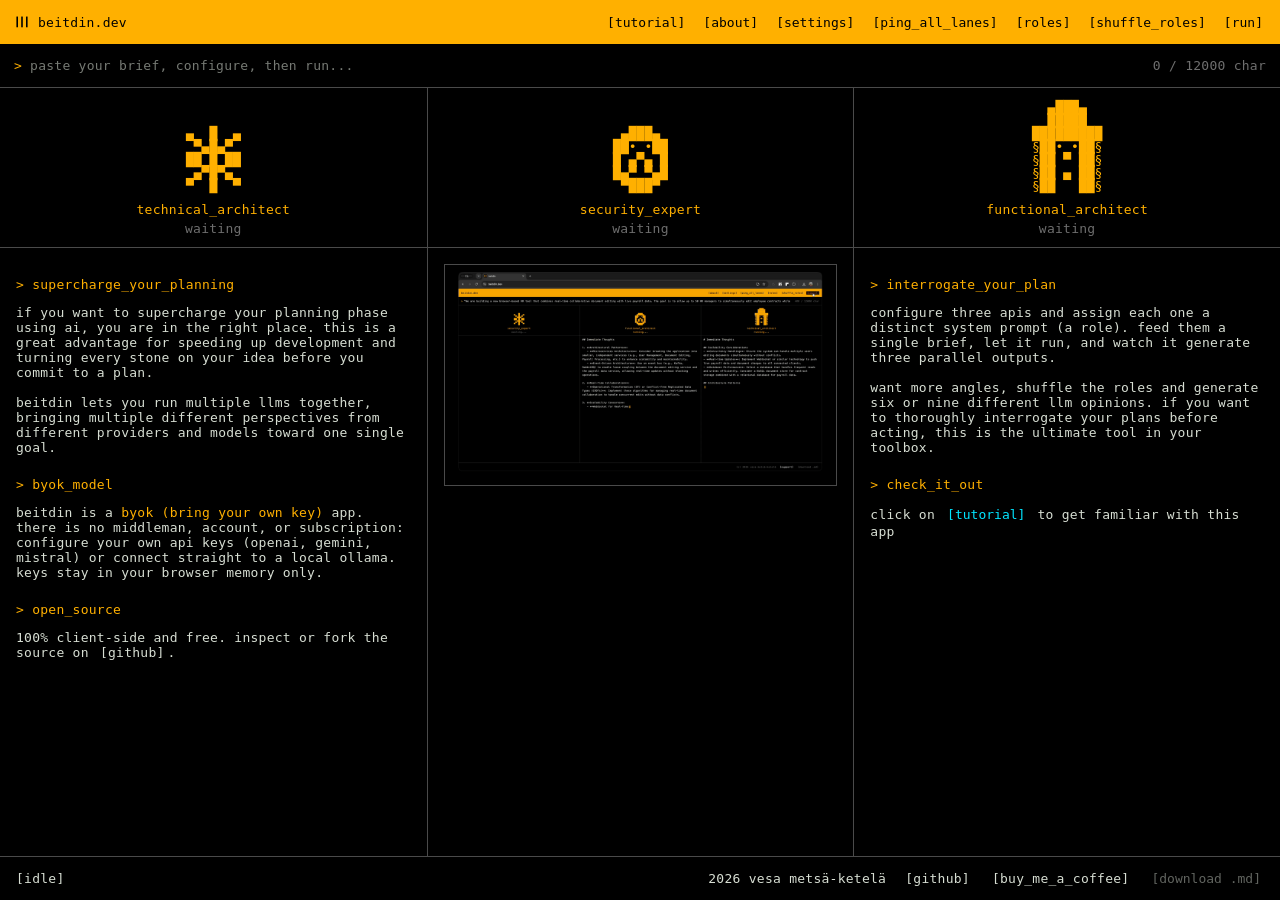
==== commit c61d7f36: "Add BYOK (bring your own key) explanation to landing page" ====
--- a/index.html
+++ b/index.html
@@ -512,6 +512,8 @@
         <div class="lane-main" id="main-0" style="padding: 16px; overflow-y: auto; flex: 1; color: var(--ink);">
           <p style="color: var(--amber);">> supercharge_your_planning</p>
           <p>if you want to supercharge your planning phase using ai, you are in the right place. this is a great advantage for speeding up development and turning every stone on your idea before you commit to a plan.<br><br>beitdin lets you run multiple llms together, bringing multiple different perspectives from different providers and models toward one single goal.</p>
+          <p style="color: var(--amber); margin-top: 22px;">> byok_model</p>
+          <p>beitdin is a <span style="color: var(--amber);">byok (bring your own key)</span> app. there is no middleman, account, or subscription: configure your own api keys (openai, gemini, mistral) or connect straight to a local ollama. keys stay in your browser memory only.</p>
           <p style="color: var(--amber); margin-top: 22px;">> open_source</p>
           <p>100% client-side and free. inspect or fork the source on <a class="btn" href="https://github.com/soundisspirit/beitdin" target="_blank" rel="noopener noreferrer">github</a>.</p>
         </div>
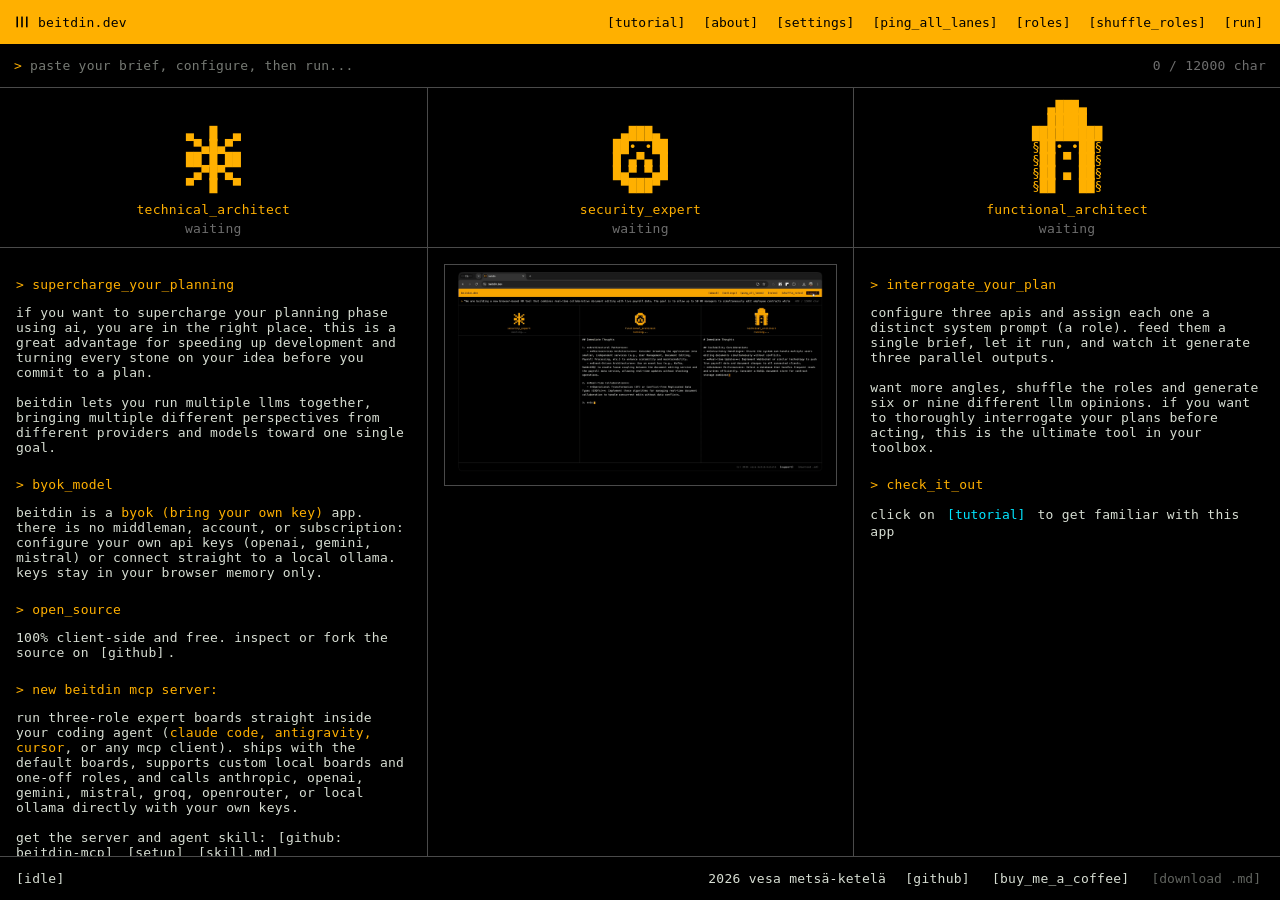
==== commit 94024e5f: "Add beitdin-mcp server section and links to landing page" ====
--- a/index.html
+++ b/index.html
@@ -516,6 +516,8 @@
           <p>beitdin is a <span style="color: var(--amber);">byok (bring your own key)</span> app. there is no middleman, account, or subscription: configure your own api keys (openai, gemini, mistral) or connect straight to a local ollama. keys stay in your browser memory only.</p>
           <p style="color: var(--amber); margin-top: 22px;">> open_source</p>
           <p>100% client-side and free. inspect or fork the source on <a class="btn" href="https://github.com/soundisspirit/beitdin" target="_blank" rel="noopener noreferrer">github</a>.</p>
+          <p style="color: var(--amber); margin-top: 22px;">> new beitdin mcp server:</p>
+          <p>run three-role expert boards straight inside your coding agent (<span style="color: var(--amber);">claude code, antigravity, cursor</span>, or any mcp client). ships with the default boards, supports custom local boards and one-off roles, and calls anthropic, openai, gemini, mistral, groq, openrouter, or local ollama directly with your own keys.<br><br>get the server and agent skill: <a class="btn" href="https://github.com/soundisspirit/beitdin-mcp" target="_blank" rel="noopener noreferrer">github: beitdin-mcp</a> <a class="btn" href="https://github.com/soundisspirit/beitdin-mcp#setup" target="_blank" rel="noopener noreferrer">setup</a> <a class="btn" href="https://github.com/soundisspirit/beitdin-mcp/blob/main/skills/beitdin-board/SKILL.md" target="_blank" rel="noopener noreferrer">skill.md</a></p>
         </div>
         <div class="term" id="content-0" style="display: none;"></div>
         <div class="lane-settings" id="settings-0" style="display: none; padding: 16px; overflow-y: auto; flex: 1;"></div>
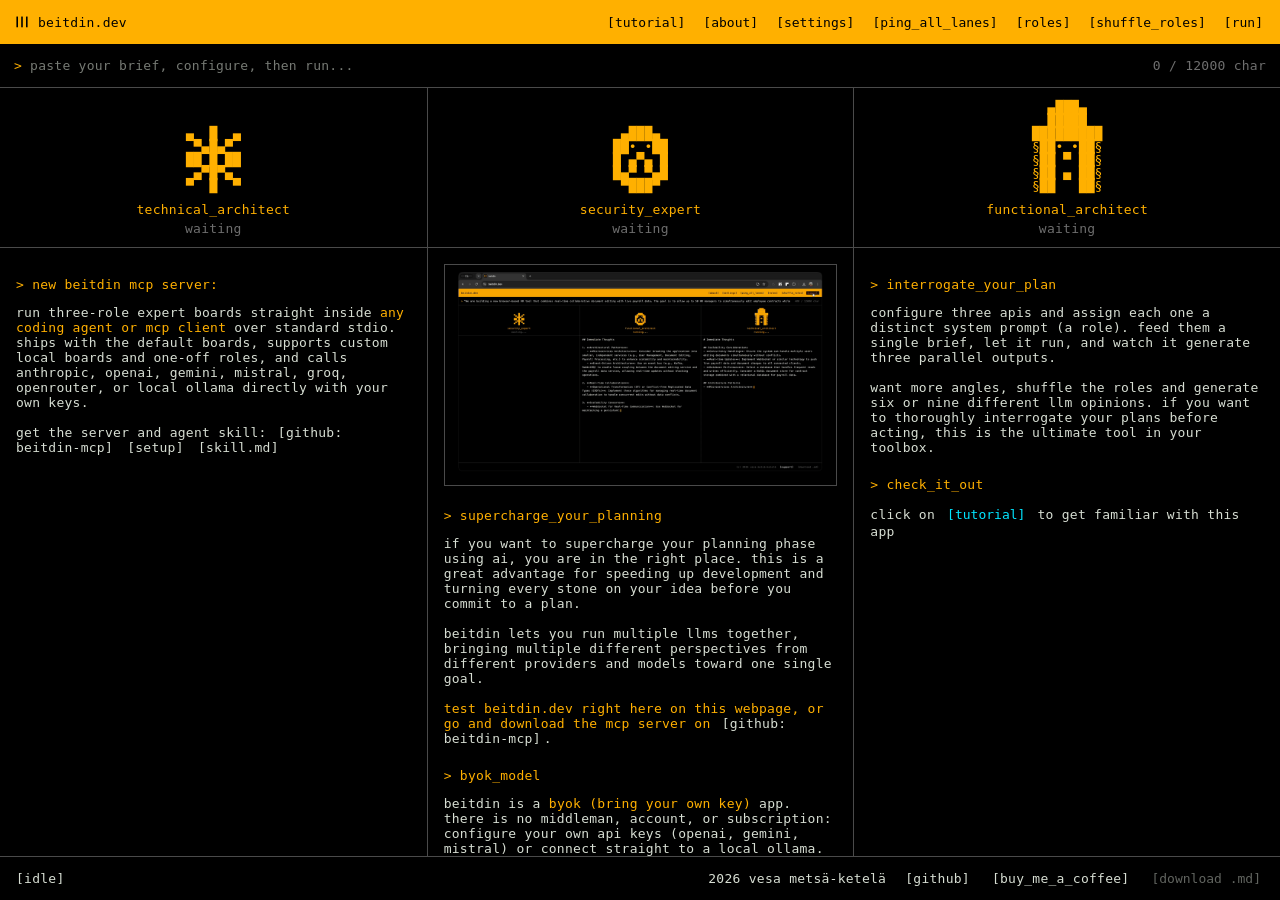
==== commit 6ebb3b73: "Move MCP server to left column and move intro below demo GIF" ====
--- a/index.html
+++ b/index.html
@@ -510,14 +510,8 @@
           <div class="lane-status" id="status-0">waiting</div>
         </div>
         <div class="lane-main" id="main-0" style="padding: 16px; overflow-y: auto; flex: 1; color: var(--ink);">
-          <p style="color: var(--amber);">> supercharge_your_planning</p>
-          <p>if you want to supercharge your planning phase using ai, you are in the right place. this is a great advantage for speeding up development and turning every stone on your idea before you commit to a plan.<br><br>beitdin lets you run multiple llms together, bringing multiple different perspectives from different providers and models toward one single goal.</p>
-          <p style="color: var(--amber); margin-top: 22px;">> byok_model</p>
-          <p>beitdin is a <span style="color: var(--amber);">byok (bring your own key)</span> app. there is no middleman, account, or subscription: configure your own api keys (openai, gemini, mistral) or connect straight to a local ollama. keys stay in your browser memory only.</p>
-          <p style="color: var(--amber); margin-top: 22px;">> open_source</p>
-          <p>100% client-side and free. inspect or fork the source on <a class="btn" href="https://github.com/soundisspirit/beitdin" target="_blank" rel="noopener noreferrer">github</a>.</p>
-          <p style="color: var(--amber); margin-top: 22px;">> new beitdin mcp server:</p>
-          <p>run three-role expert boards straight inside your coding agent (<span style="color: var(--amber);">claude code, antigravity, cursor</span>, or any mcp client). ships with the default boards, supports custom local boards and one-off roles, and calls anthropic, openai, gemini, mistral, groq, openrouter, or local ollama directly with your own keys.<br><br>get the server and agent skill: <a class="btn" href="https://github.com/soundisspirit/beitdin-mcp" target="_blank" rel="noopener noreferrer">github: beitdin-mcp</a> <a class="btn" href="https://github.com/soundisspirit/beitdin-mcp#setup" target="_blank" rel="noopener noreferrer">setup</a> <a class="btn" href="https://github.com/soundisspirit/beitdin-mcp/blob/main/skills/beitdin-board/SKILL.md" target="_blank" rel="noopener noreferrer">skill.md</a></p>
+          <p style="color: var(--amber);">> new beitdin mcp server:</p>
+          <p>run three-role expert boards straight inside <span style="color: var(--amber);">any coding agent or mcp client</span> over standard stdio. ships with the default boards, supports custom local boards and one-off roles, and calls anthropic, openai, gemini, mistral, groq, openrouter, or local ollama directly with your own keys.<br><br>get the server and agent skill: <a class="btn" href="https://github.com/soundisspirit/beitdin-mcp" target="_blank" rel="noopener noreferrer">github: beitdin-mcp</a> <a class="btn" href="https://github.com/soundisspirit/beitdin-mcp#setup" target="_blank" rel="noopener noreferrer">setup</a> <a class="btn" href="https://github.com/soundisspirit/beitdin-mcp/blob/main/skills/beitdin-board/SKILL.md" target="_blank" rel="noopener noreferrer">skill.md</a></p>
         </div>
         <div class="term" id="content-0" style="display: none;"></div>
         <div class="lane-settings" id="settings-0" style="display: none; padding: 16px; overflow-y: auto; flex: 1;"></div>
@@ -539,7 +533,13 @@
           <div class="lane-status" id="status-1">waiting</div>
         </div>
         <div class="lane-main" id="main-1" style="padding: 16px; overflow-y: auto; flex: 1; color: var(--ink);">
-          <img src="img/beitdin-GIF-V1-Home.gif" alt="beitdin demo" style="width: 100%; border: 1px solid var(--frame); display: block;">
+          <img src="img/beitdin-GIF-V1-Home.gif" alt="beitdin demo" width="1024" height="576" style="width: 100%; height: auto; border: 1px solid var(--frame); display: block;">
+          <p style="color: var(--amber); margin-top: 22px;">> supercharge_your_planning</p>
+          <p>if you want to supercharge your planning phase using ai, you are in the right place. this is a great advantage for speeding up development and turning every stone on your idea before you commit to a plan.<br><br>beitdin lets you run multiple llms together, bringing multiple different perspectives from different providers and models toward one single goal.<br><br><span style="color: var(--amber);">test beitdin.dev right here on this webpage, or go and download the mcp server on</span> <a class="btn" href="https://github.com/soundisspirit/beitdin-mcp" target="_blank" rel="noopener noreferrer">github: beitdin-mcp</a>.</p>
+          <p style="color: var(--amber); margin-top: 22px;">> byok_model</p>
+          <p>beitdin is a <span style="color: var(--amber);">byok (bring your own key)</span> app. there is no middleman, account, or subscription: configure your own api keys (openai, gemini, mistral) or connect straight to a local ollama. keys stay in your browser memory only.</p>
+          <p style="color: var(--amber); margin-top: 22px;">> open_source</p>
+          <p>100% client-side and free. inspect or fork the source on <a class="btn" href="https://github.com/soundisspirit/beitdin" target="_blank" rel="noopener noreferrer">github</a>.</p>
         </div>
         <div class="term" id="content-1" style="display: none;"></div>
         <div class="lane-settings" id="settings-1" style="display: none; padding: 16px; overflow-y: auto; flex: 1;"></div>
